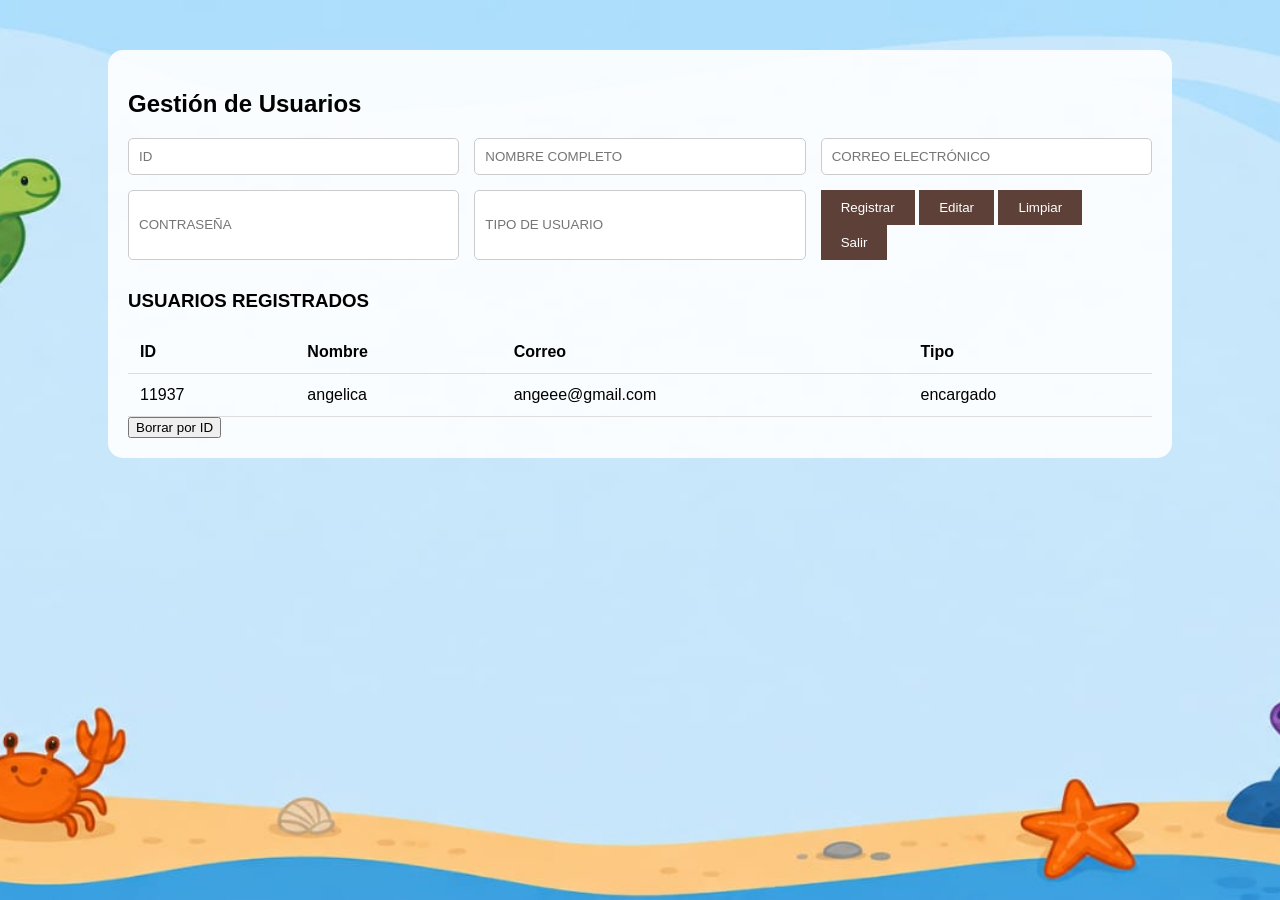
==== web_voluntariado/usuarios.html @ 2c5bf651 "commit html usuarios" ====
<!DOCTYPE html>
<html lang="es">
<head>
    <meta charset="UTF-8">
    <title>Gestión de Usuarios</title>
    <link rel="stylesheet" href="css/styles.css">
</head>
<body>

<div class="main-container">
    <h2>Gestión de Usuarios</h2>

    <div class="form-section">
        <input type="text" placeholder="ID">
        <input type="text" placeholder="NOMBRE COMPLETO">
        <input type="text" placeholder="CORREO ELECTRÓNICO">
        <input type="password" placeholder="CONTRASEÑA">
        <input type="text" placeholder="TIPO DE USUARIO">

        <div class="btn-group">
            <button class="action-btn">Registrar</button>
            <button class="action-btn">Editar</button>
            <button class="action-btn">Limpiar</button>
            <button class="action-btn">Salir</button>
        </div>
    </div>

    <h3>USUARIOS REGISTRADOS</h3>
    <table class="data-table">
        <thead>
            <tr>
                <th>ID</th>
                <th>Nombre</th>
                <th>Correo</th>
                <th>Tipo</th>
            </tr>
        </thead>
        <tbody>
            <tr>
                <td>11937</td>
                <td>angelica</td>
                <td>angeee@gmail.com</td>
                <td>encargado</td>
            </tr>
        </tbody>
    </table>
    <button class="delete-btn">Borrar por ID</button>
</div>

</body>
</html>
---- web_voluntariado/css/styles.css ----
/* ==========================================================================
   Estilos Generales - Fondo Marino
   ========================================================================== */
body {
    font-family: 'Segoe UI', Tahoma, Geneva, Verdana, sans-serif;
    margin: 0;
    padding: 0;
    min-height: 100vh;
    
    /* Imagen de fondo */
    background-image: url('../img/fondoo.jpeg');
    background-size: cover;
    background-position: center;
    background-attachment: fixed;
    background-repeat: no-repeat;
    
    display: flex;
    flex-direction: column;
    align-items: center;
}

/* ==========================================================================
   Encabezado - Sin fondo, solo el texto flotando
   ========================================================================== */
header {
    text-align: center;
    margin-top: 10px; /* Reduje esto de 50px a 10px para que el título suba */
    margin-bottom: 20px;
    background: transparent;
    padding: 20px 40px;
}

h1 {
    color: #0f0d6e;                    /* 1. COLOR */
    font-family: 'Patrick Hand', sans-serif;  /* 2. FUENTE */
    font-size: 3.5rem;                 /* 3. TAMAÑO */
    text-shadow: 2px 2px 4px rgba(0,0,0,0.5); 
    margin: 0;
    letter-spacing: 2px;
}

header p {
    color: #0f0d6e; /* 1. Cambia este código por el color que quieras (ej: #000000 para negro) */
    text-shadow: 1px 1px 2px rgba(0,0,0,0.5);
    font-weight: bold;
    
    /* 2. Añade estas líneas para cambiar la fuente y el tamaño */
    font-family: 'Patrick Hand', sans-serif; /* Pon aquí el nombre de la fuente que prefieras */
    font-size: 1.3rem;               /* Ajusta el tamaño (1.2rem es un poco más grande) */
}

/* ==========================================================================
   Panel de Botones - Solo la cuadrícula, sin fondo ni sombras
   ========================================================================== */
.menu-dashboard {
    width: 100%;
    display: flex;
    justify-content: center;
    padding: 20px;
    
    /* AJUSTE PARA SUBIR LOS BOTONES */
    margin-top: -50px; /* Prueba con -50px, si quieres que suban más, usa -70px o -80px */
}

.btn-grid {
    display: grid;
    grid-template-columns: repeat(4, 1fr);
    gap: 20px;
    max-width: 850px; 
    width: 90%;
    
    /* Centrado automático base */
    margin: 0 auto; 
    
    /* Ajuste fino: un valor más pequeño hará un movimiento menor */
    margin-left: -7px; 
    
    background: transparent;
    padding: 30px;
}

/* ==========================================================================
   Estilos de los Botones (Efecto de flotación)
   ========================================================================== */
/* ==========================================================================
   Estilos de los Botones (Efecto de flotación)
   ========================================================================== */
.menu-btn {
    /* Altura definida - Cambia 80px si quieres que sean más cortos o más altos */
    height: 80px;

    /* Centrado y diseño */
    display: flex;
    align-items: center;
    justify-content: center;
    text-align: center;

    /* Estilos estéticos */
    text-decoration: none; /* Quita el subrayado del enlace */
    color: #263238;       /* Color del texto */
    font-weight: bold;
    font-family: 'Patrick Hand', sans-serif;
    border-radius: 15px;
    box-shadow: 0 8px 15px rgba(0,0,0,0.2);
    transition: transform 0.3s, box-shadow 0.3s;
    padding: 0 10px;      /* Espacio lateral para que el texto no toque bordes */
}

.menu-btn:hover {
    transform: translateY(-10px);
    box-shadow: 0 15px 25px rgba(0,0,0,0.3);
}

/* ==========================================================================
   PÁGINA: USUARIOS
   ========================================================================== */
.usuarios-container {
    width: 90%;
    max-width: 1000px;
    background: rgba(255, 255, 255, 0.7); /* Fondo semi-transparente para la tabla */
    padding: 30px;
    border-radius: 20px;
    margin-top: 20px;
}

.usuarios-table {
    width: 100%;
    border-collapse: collapse;
    margin-top: 20px;
}

.usuarios-table th, .usuarios-table td {
    padding: 15px;
    text-align: left;
    border-bottom: 1px solid #ddd;
}

/* Un botón para regresar al inicio */
.btn-back {
    display: inline-block;
    padding: 10px 20px;
    background-color: #0f0d6e;
    color: white;
    text-decoration: none;
    border-radius: 10px;
    margin-bottom: 20px;
}

/* Agrega esto a tu CSS para limpiar los links */
.btn-grid a {
    text-decoration: none;
    border: none;
}

/* Esto asegura que los enlaces se vean y comporten como tus botones originales */
.btn-grid a.menu-btn {
    text-decoration: none;       /* Quita el subrayado */
    color: #263238;              /* Mantiene el color de letra original */
    display: flex;
    align-items: center;
    justify-content: center;
    text-align: center;
    height: 120px;               /* La altura que ya tenías */
}

/*AGREGO USUARIO
/* Contenedor principal */
.main-container {
    width: 80%;
    margin: 50px auto;
    background: rgba(255, 255, 255, 0.9);
    padding: 20px;
    border-radius: 15px;
}

.form-section {
    display: grid;
    grid-template-columns: repeat(3, 1fr);
    gap: 15px;
    margin-bottom: 30px;
}

input {
    padding: 10px;
    border: 1px solid #ccc;
    border-radius: 5px;
}

.action-btn {
    padding: 10px 20px;
    background-color: #5d4037; /* Color café parecido a tu foto */
    color: white;
    border: none;
    cursor: pointer;
}

.data-table {
    width: 100%;
    border-collapse: collapse;
    margin-top: 10px;
}

.data-table th, .data-table td {
    padding: 12px;
    border-bottom: 1px solid #ddd;
    text-align: left;
}
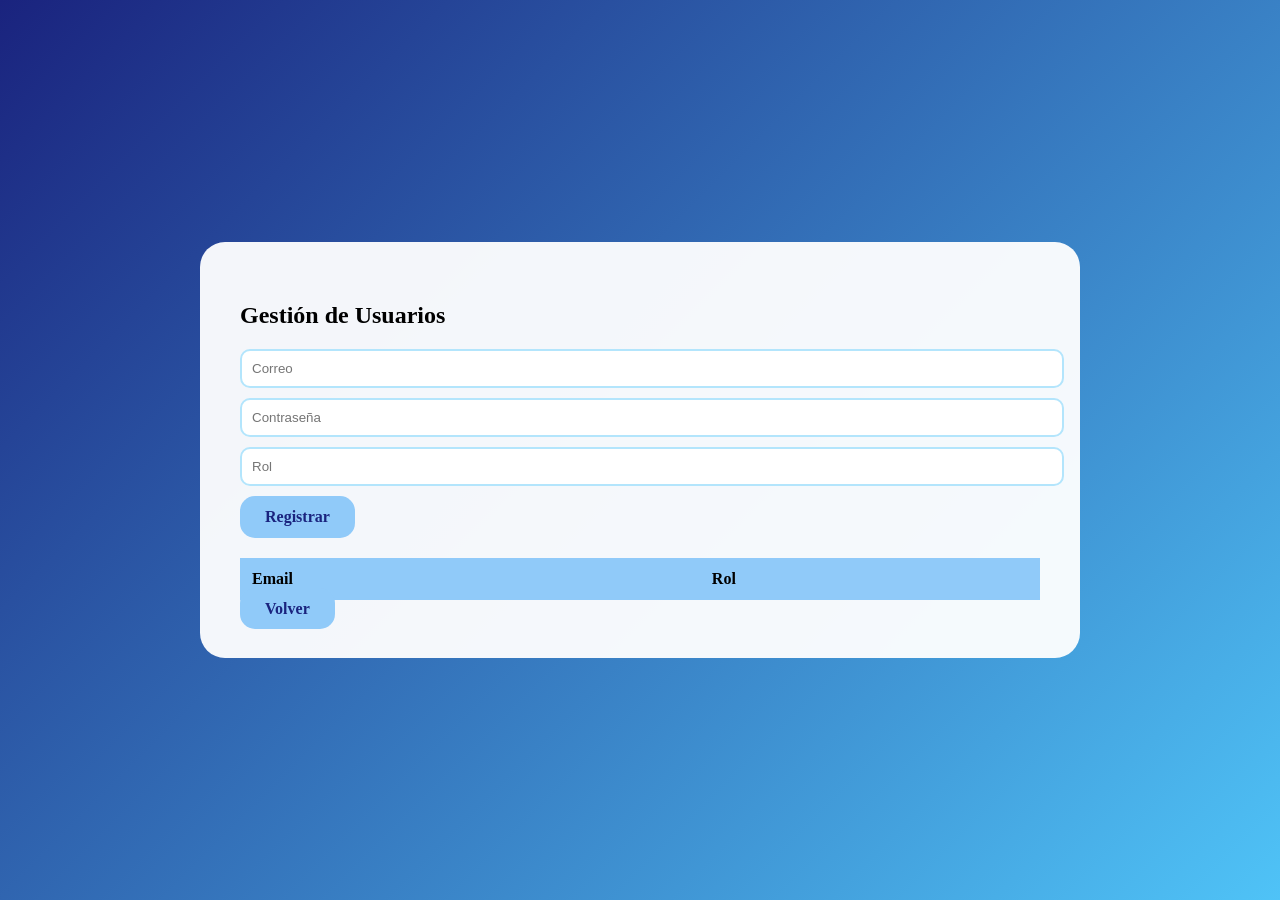
==== commit e5fa997d: "commit html" ====
--- a/web_voluntariado/usuarios.html
+++ b/web_voluntariado/usuarios.html
@@ -4,48 +4,35 @@
     <meta charset="UTF-8">
     <title>Gestión de Usuarios</title>
     <link rel="stylesheet" href="css/styles.css">
+    <style>
+        body {
+            margin: 0; min-height: 100vh;
+            display: flex; justify-content: center; align-items: center;
+            background: linear-gradient(135deg, #1a237e, #4fc3f7);
+            font-family: 'Patrick Hand', cursive;
+        }
+        .panel-gestion {
+            background: rgba(255, 255, 255, 0.95);
+            padding: 40px; border-radius: 25px; width: 80%; max-width: 800px;
+        }
+        input { padding: 10px; width: 100%; border: 2px solid #b3e5fc; border-radius: 10px; margin-bottom: 10px; }
+    </style>
 </head>
 <body>
-
-<div class="main-container">
-    <h2>Gestión de Usuarios</h2>
-
-    <div class="form-section">
-        <input type="text" placeholder="ID">
-        <input type="text" placeholder="NOMBRE COMPLETO">
-        <input type="text" placeholder="CORREO ELECTRÓNICO">
-        <input type="password" placeholder="CONTRASEÑA">
-        <input type="text" placeholder="TIPO DE USUARIO">
-
-        <div class="btn-group">
-            <button class="action-btn">Registrar</button>
-            <button class="action-btn">Editar</button>
-            <button class="action-btn">Limpiar</button>
-            <button class="action-btn">Salir</button>
-        </div>
+    <div class="panel-gestion">
+        <h2>Gestión de Usuarios</h2>
+        <form id="usuarioForm">
+            <input type="text" id="email" placeholder="Correo">
+            <input type="password" id="password" placeholder="Contraseña">
+            <input type="text" id="rol" placeholder="Rol">
+            <button type="submit" class="btn-action">Registrar</button>
+        </form>
+        <table class="data-table">
+            <thead><tr><th>Email</th><th>Rol</th></tr></thead>
+            <tbody id="usuariosTable"></tbody>
+        </table>
+        <a href="index.html" class="btn-action" style="margin-top: 20px;">Volver</a>
     </div>
-
-    <h3>USUARIOS REGISTRADOS</h3>
-    <table class="data-table">
-        <thead>
-            <tr>
-                <th>ID</th>
-                <th>Nombre</th>
-                <th>Correo</th>
-                <th>Tipo</th>
-            </tr>
-        </thead>
-        <tbody>
-            <tr>
-                <td>11937</td>
-                <td>angelica</td>
-                <td>angeee@gmail.com</td>
-                <td>encargado</td>
-            </tr>
-        </tbody>
-    </table>
-    <button class="delete-btn">Borrar por ID</button>
-</div>
-
+    <script src="js/app.js"></script>
 </body>
 </html>
--- a/web_voluntariado/css/styles.css
+++ b/web_voluntariado/css/styles.css
@@ -1,207 +1,28 @@
-/* ==========================================================================
-   Estilos Generales - Fondo Marino
-   ========================================================================== */
-body {
-    font-family: 'Segoe UI', Tahoma, Geneva, Verdana, sans-serif;
-    margin: 0;
-    padding: 0;
-    min-height: 100vh;
-    
-    /* Imagen de fondo */
-    background-image: url('../img/fondoo.jpeg');
-    background-size: cover;
-    background-position: center;
-    background-attachment: fixed;
-    background-repeat: no-repeat;
-    
-    display: flex;
-    flex-direction: column;
-    align-items: center;
+/* Botones compartidos */
+.btn-action {
+    background-color: #90caf9;
+    color: #1a237e;
+    font-family: 'Patrick Hand', cursive;
+    font-weight: bold;
+    font-size: 16px;
+    padding: 12px 25px;
+    border: none;
+    border-radius: 15px;
+    cursor: pointer;
+    text-decoration: none;
+    transition: 0.3s;
 }
 
-/* ==========================================================================
-   Encabezado - Sin fondo, solo el texto flotando
-   ========================================================================== */
-header {
-    text-align: center;
-    margin-top: 10px; /* Reduje esto de 50px a 10px para que el título suba */
-    margin-bottom: 20px;
-    background: transparent;
-    padding: 20px 40px;
-}
+.btn-action:hover { background-color: #42a5f5; transform: scale(1.05); }
 
-h1 {
-    color: #0f0d6e;                    /* 1. COLOR */
-    font-family: 'Patrick Hand', sans-serif;  /* 2. FUENTE */
-    font-size: 3.5rem;                 /* 3. TAMAÑO */
-    text-shadow: 2px 2px 4px rgba(0,0,0,0.5); 
-    margin: 0;
-    letter-spacing: 2px;
-}
-
-header p {
-    color: #0f0d6e; /* 1. Cambia este código por el color que quieras (ej: #000000 para negro) */
-    text-shadow: 1px 1px 2px rgba(0,0,0,0.5);
-    font-weight: bold;
-    
-    /* 2. Añade estas líneas para cambiar la fuente y el tamaño */
-    font-family: 'Patrick Hand', sans-serif; /* Pon aquí el nombre de la fuente que prefieras */
-    font-size: 1.3rem;               /* Ajusta el tamaño (1.2rem es un poco más grande) */
-}
-
-/* ==========================================================================
-   Panel de Botones - Solo la cuadrícula, sin fondo ni sombras
-   ========================================================================== */
-.menu-dashboard {
-    width: 100%;
-    display: flex;
-    justify-content: center;
-    padding: 20px;
-    
-    /* AJUSTE PARA SUBIR LOS BOTONES */
-    margin-top: -50px; /* Prueba con -50px, si quieres que suban más, usa -70px o -80px */
-}
-
-.btn-grid {
-    display: grid;
-    grid-template-columns: repeat(4, 1fr);
-    gap: 20px;
-    max-width: 850px; 
-    width: 90%;
-    
-    /* Centrado automático base */
-    margin: 0 auto; 
-    
-    /* Ajuste fino: un valor más pequeño hará un movimiento menor */
-    margin-left: -7px; 
-    
-    background: transparent;
-    padding: 30px;
-}
-
-/* ==========================================================================
-   Estilos de los Botones (Efecto de flotación)
-   ========================================================================== */
-/* ==========================================================================
-   Estilos de los Botones (Efecto de flotación)
-   ========================================================================== */
-.menu-btn {
-    /* Altura definida - Cambia 80px si quieres que sean más cortos o más altos */
-    height: 80px;
-
-    /* Centrado y diseño */
-    display: flex;
-    align-items: center;
-    justify-content: center;
-    text-align: center;
-
-    /* Estilos estéticos */
-    text-decoration: none; /* Quita el subrayado del enlace */
-    color: #263238;       /* Color del texto */
-    font-weight: bold;
-    font-family: 'Patrick Hand', sans-serif;
-    border-radius: 15px;
-    box-shadow: 0 8px 15px rgba(0,0,0,0.2);
-    transition: transform 0.3s, box-shadow 0.3s;
-    padding: 0 10px;      /* Espacio lateral para que el texto no toque bordes */
-}
-
-.menu-btn:hover {
-    transform: translateY(-10px);
-    box-shadow: 0 15px 25px rgba(0,0,0,0.3);
-}
-
-/* ==========================================================================
-   PÁGINA: USUARIOS
-   ========================================================================== */
-.usuarios-container {
-    width: 90%;
-    max-width: 1000px;
-    background: rgba(255, 255, 255, 0.7); /* Fondo semi-transparente para la tabla */
-    padding: 30px;
-    border-radius: 20px;
-    margin-top: 20px;
-}
-
-.usuarios-table {
+/* Tablas compartidas */
+.data-table {
     width: 100%;
     border-collapse: collapse;
     margin-top: 20px;
+    font-family: 'Patrick Hand', cursive;
+    background: white;
 }
 
-.usuarios-table th, .usuarios-table td {
-    padding: 15px;
-    text-align: left;
-    border-bottom: 1px solid #ddd;
-}
-
-/* Un botón para regresar al inicio */
-.btn-back {
-    display: inline-block;
-    padding: 10px 20px;
-    background-color: #0f0d6e;
-    color: white;
-    text-decoration: none;
-    border-radius: 10px;
-    margin-bottom: 20px;
-}
-
-/* Agrega esto a tu CSS para limpiar los links */
-.btn-grid a {
-    text-decoration: none;
-    border: none;
-}
-
-/* Esto asegura que los enlaces se vean y comporten como tus botones originales */
-.btn-grid a.menu-btn {
-    text-decoration: none;       /* Quita el subrayado */
-    color: #263238;              /* Mantiene el color de letra original */
-    display: flex;
-    align-items: center;
-    justify-content: center;
-    text-align: center;
-    height: 120px;               /* La altura que ya tenías */
-}
-
-/*AGREGO USUARIO
-/* Contenedor principal */
-.main-container {
-    width: 80%;
-    margin: 50px auto;
-    background: rgba(255, 255, 255, 0.9);
-    padding: 20px;
-    border-radius: 15px;
-}
-
-.form-section {
-    display: grid;
-    grid-template-columns: repeat(3, 1fr);
-    gap: 15px;
-    margin-bottom: 30px;
-}
-
-input {
-    padding: 10px;
-    border: 1px solid #ccc;
-    border-radius: 5px;
-}
-
-.action-btn {
-    padding: 10px 20px;
-    background-color: #5d4037; /* Color café parecido a tu foto */
-    color: white;
-    border: none;
-    cursor: pointer;
-}
-
-.data-table {
-    width: 100%;
-    border-collapse: collapse;
-    margin-top: 10px;
-}
-
-.data-table th, .data-table td {
-    padding: 12px;
-    border-bottom: 1px solid #ddd;
-    text-align: left;
-}+.data-table th { background-color: #90caf9; padding: 12px; text-align: left; }
+.data-table td { padding: 12px; border-bottom: 1px solid #ddd; }
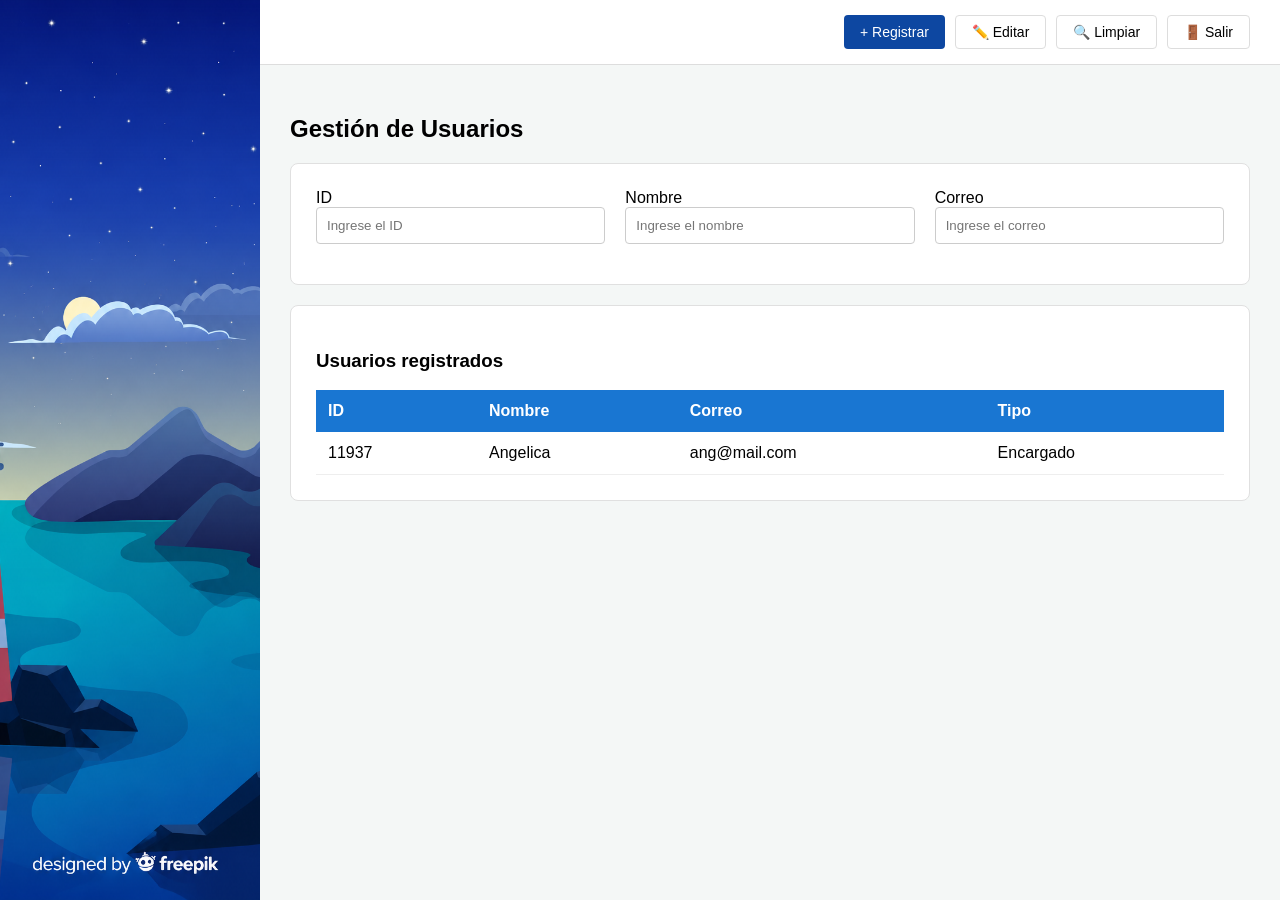
==== commit 1d8a821d: "commit html usuarios" ====
--- a/web_voluntariado/usuarios.html
+++ b/web_voluntariado/usuarios.html
@@ -3,36 +3,68 @@
 <head>
     <meta charset="UTF-8">
     <title>Gestión de Usuarios</title>
-    <link rel="stylesheet" href="css/styles.css">
     <style>
-        body {
-            margin: 0; min-height: 100vh;
-            display: flex; justify-content: center; align-items: center;
-            background: linear-gradient(135deg, #1a237e, #4fc3f7);
-            font-family: 'Patrick Hand', cursive;
+        body { margin: 0; display: flex; height: 100vh; font-family: 'Segoe UI', sans-serif; background-color: #f4f7f6; }
+
+        /* Sidebar: Solo la imagen */
+        .sidebar { width: 260px; background-color: #0d47a1; display: flex; flex-direction: column; }
+
+        /* Imagen que abarca todo el alto del sidebar */
+        .sidebar-full-img {
+            width: 100%;
+            height: 100%; /* Esto hace que la imagen ocupe todo el espacio vertical del bloque azul */
+            object-fit: cover;
+            display: block;
         }
-        .panel-gestion {
-            background: rgba(255, 255, 255, 0.95);
-            padding: 40px; border-radius: 25px; width: 80%; max-width: 800px;
-        }
-        input { padding: 10px; width: 100%; border: 2px solid #b3e5fc; border-radius: 10px; margin-bottom: 10px; }
+
+        /* Contenido Principal */
+        .main-content { flex: 1; display: flex; flex-direction: column; }
+        .header-actions { background: white; padding: 15px 30px; display: flex; justify-content: flex-end; gap: 10px; border-bottom: 1px solid #ddd; }
+        .btn-top { padding: 8px 16px; border: 1px solid #ddd; border-radius: 4px; background: white; cursor: pointer; font-size: 14px; }
+        .btn-blue { background: #0d47a1; color: white; border: none; }
+        .content-area { padding: 30px; }
+        .card { background: white; padding: 25px; border-radius: 8px; border: 1px solid #e0e0e0; margin-bottom: 20px; }
+        .form-row { display: grid; grid-template-columns: repeat(3, 1fr); gap: 20px; margin-bottom: 15px; }
+        input { padding: 10px; border: 1px solid #ccc; border-radius: 4px; width: 100%; box-sizing: border-box; }
+        table { width: 100%; border-collapse: collapse; margin-top: 10px; }
+        th { background-color: #1976d2; color: white; padding: 12px; text-align: left; }
+        td { padding: 12px; border-bottom: 1px solid #eee; }
     </style>
 </head>
 <body>
-    <div class="panel-gestion">
-        <h2>Gestión de Usuarios</h2>
-        <form id="usuarioForm">
-            <input type="text" id="email" placeholder="Correo">
-            <input type="password" id="password" placeholder="Contraseña">
-            <input type="text" id="rol" placeholder="Rol">
-            <button type="submit" class="btn-action">Registrar</button>
-        </form>
-        <table class="data-table">
-            <thead><tr><th>Email</th><th>Rol</th></tr></thead>
-            <tbody id="usuariosTable"></tbody>
-        </table>
-        <a href="index.html" class="btn-action" style="margin-top: 20px;">Volver</a>
+    <div class="sidebar">
+        <img src="img/FARO.png" alt="Faro" class="sidebar-full-img">
     </div>
-    <script src="js/app.js"></script>
+
+    <div class="main-content">
+        <div class="header-actions">
+            <button class="btn-top btn-blue">+ Registrar</button>
+            <button class="btn-top">✏️ Editar</button>
+            <button class="btn-top">🔍 Limpiar</button>
+            <button class="btn-top">🚪 Salir</button>
+        </div>
+
+        <div class="content-area">
+            <h2>Gestión de Usuarios</h2>
+
+            <div class="card">
+                <div class="form-row">
+                    <div><label>ID</label><input type="text" placeholder="Ingrese el ID"></div>
+                    <div><label>Nombre</label><input type="text" placeholder="Ingrese el nombre"></div>
+                    <div><label>Correo</label><input type="text" placeholder="Ingrese el correo"></div>
+                </div>
+            </div>
+
+            <div class="card">
+                <h3>Usuarios registrados</h3>
+                <table>
+                    <thead><tr><th>ID</th><th>Nombre</th><th>Correo</th><th>Tipo</th></tr></thead>
+                    <tbody>
+                        <tr><td>11937</td><td>Angelica</td><td>ang@mail.com</td><td>Encargado</td></tr>
+                    </tbody>
+                </table>
+            </div>
+        </div>
+    </div>
 </body>
 </html>
